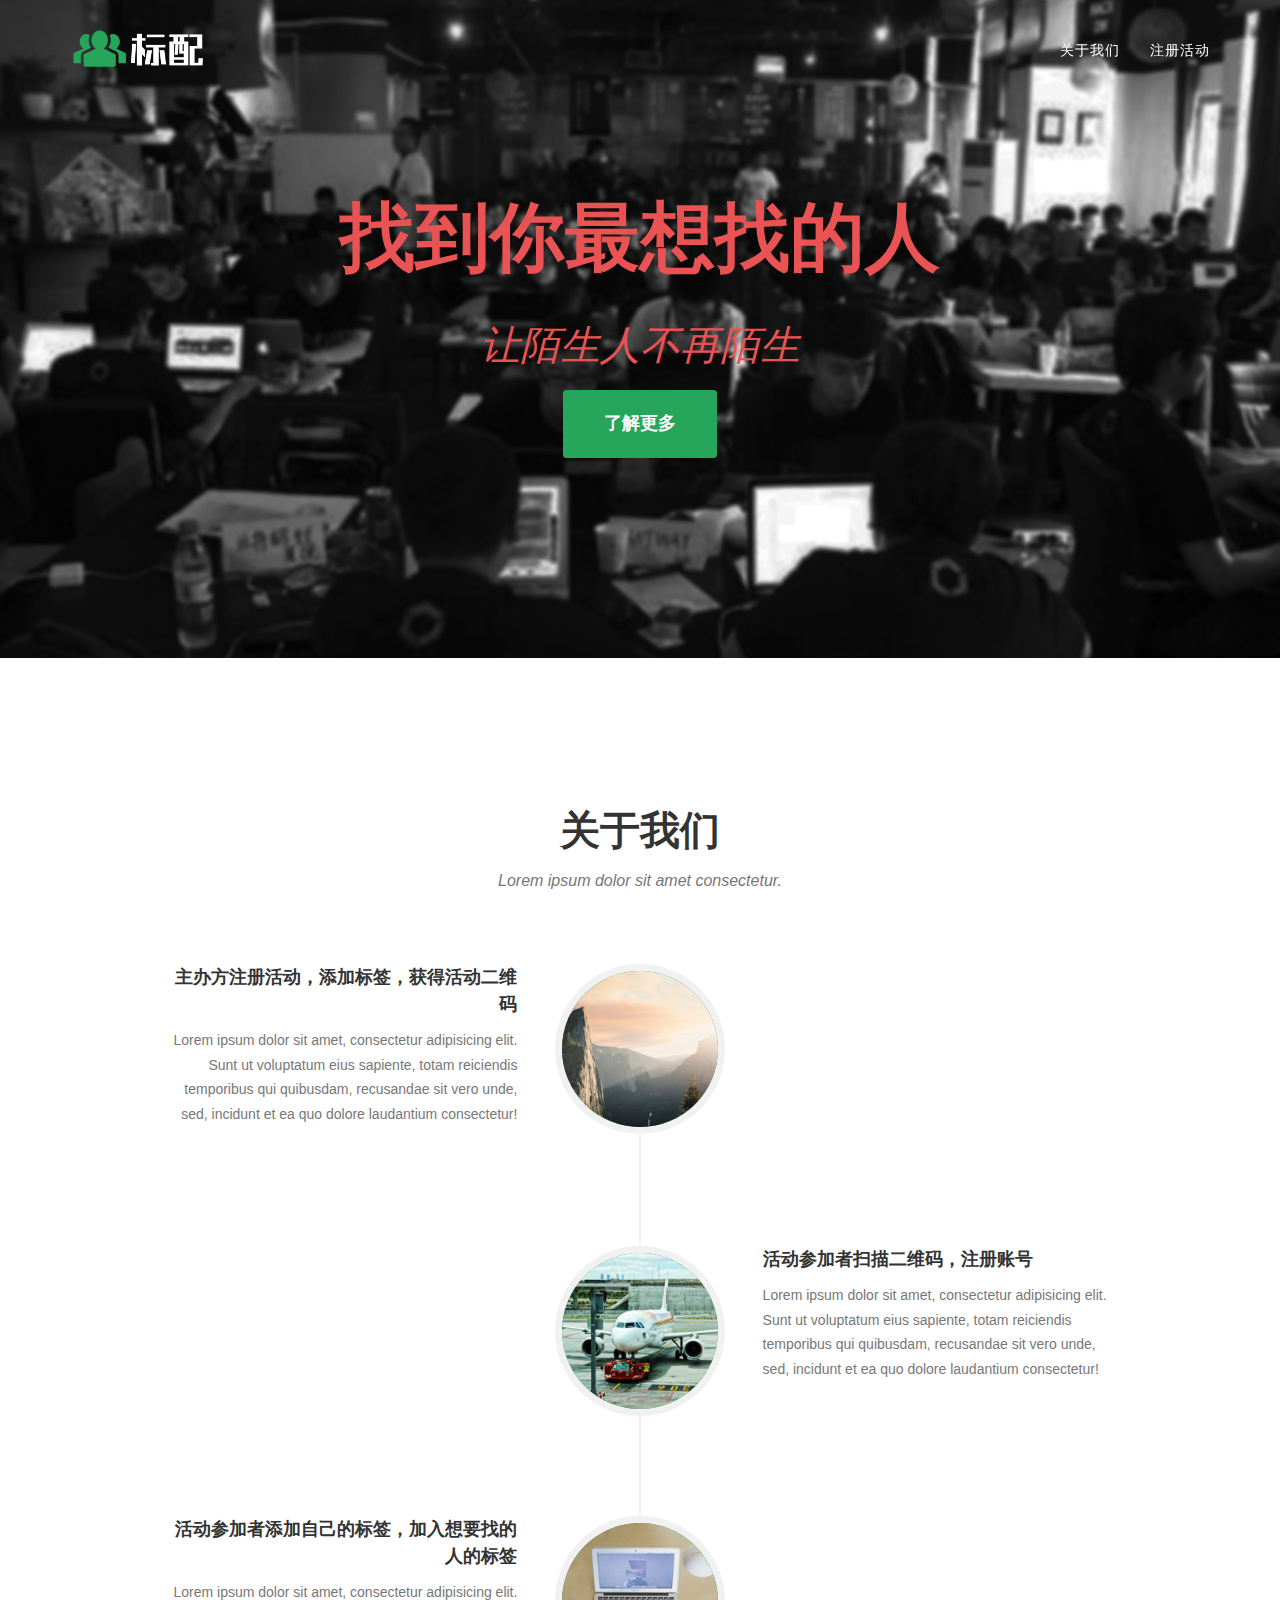
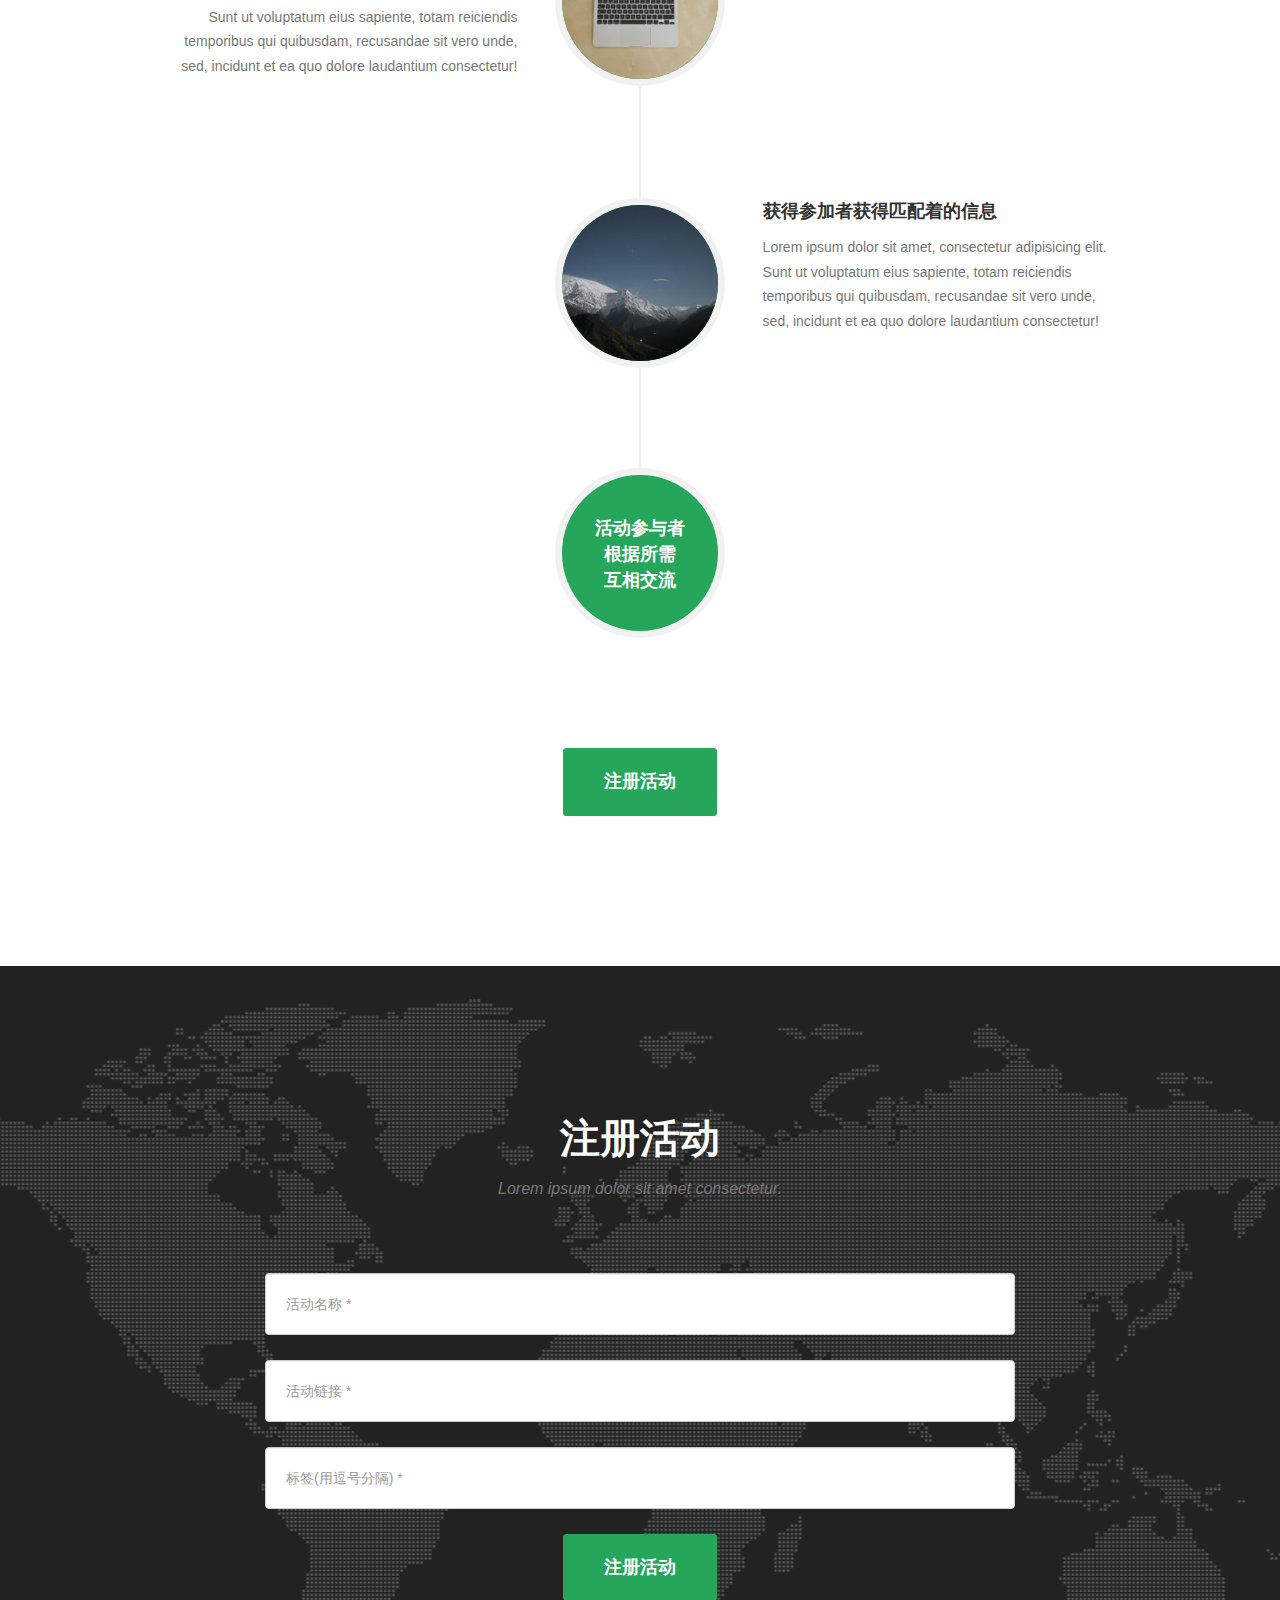
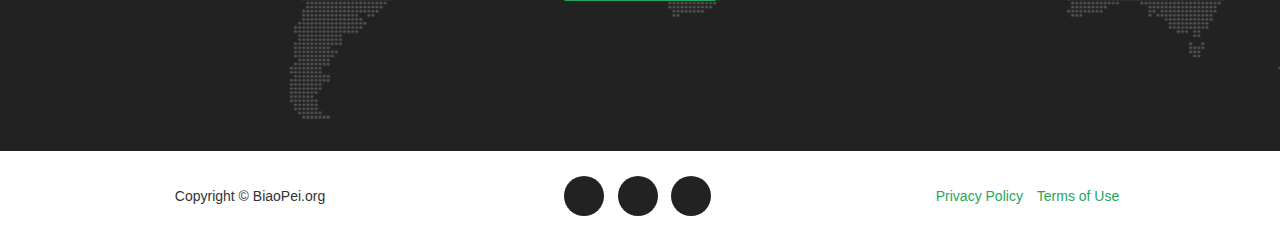
==== index.html @ aba6ec61 "first commit" ====
<!DOCTYPE html>
<html lang="en">

<head>

    <meta charset="utf-8">
    <meta http-equiv="X-UA-Compatible" content="IE=edge">
    <meta name="viewport" content="width=device-width, initial-scale=1">
    <meta name="description" content="">
    <meta name="author" content="">

    <title>标配</title>

    <!-- Bootstrap Core CSS -->
    <link href="css/bootstrap.min.css" rel="stylesheet">

    <!-- Custom CSS -->
    <link href="css/agency.css" rel="stylesheet">

    <!-- HTML5 Shim and Respond.js IE8 support of HTML5 elements and media queries -->
    <!-- WARNING: Respond.js doesn't work if you view the page via file:// -->
    <!--[if lt IE 9]>
        <script src="https://oss.maxcdn.com/libs/html5shiv/3.7.0/html5shiv.js"></script>
        <script src="https://oss.maxcdn.com/libs/respond.js/1.4.2/respond.min.js"></script>
    <![endif]-->

</head>

<body id="page-top" class="index">

    <!-- Navigation -->
    <nav class="navbar navbar-default navbar-fixed-top">
        <div class="container">
            <!-- Brand and toggle get grouped for better mobile display -->
            <div class="navbar-header page-scroll">
                <button type="button" class="navbar-toggle" data-toggle="collapse" data-target="#bs-example-navbar-collapse-1">
                    <span class="sr-only">Toggle navigation</span>
                    <span class="icon-bar"></span>
                    <span class="icon-bar"></span>
                    <span class="icon-bar"></span>
                </button>
                <a class="navbar-brand page-scroll" href="#page-top"><img src="img/logo-white.png" style="max-height: 40px; width: auto; margin-top: -11px" /></a>
            </div>

            <!-- Collect the nav links, forms, and other content for toggling -->
            <div class="collapse navbar-collapse" id="bs-example-navbar-collapse-1">
                <ul class="nav navbar-nav navbar-right">
                    <li class="hidden">
                        <a href="#page-top"></a>
                    </li>
                    <li>
                        <a class="page-scroll" href="#about">关于我们</a>
                    </li>
                    <li>
                        <a class="page-scroll" href="#contact">注册活动</a>
                    </li>
                </ul>
            </div>
            <!-- /.navbar-collapse -->
        </div>
        <!-- /.container-fluid -->
    </nav>

    <!-- Header -->
    <header>
        <div class="container">
            <div class="intro-text">
<!--                 <div class="text-center"; style="margin-bottom: 20px">
                    <img src="img/logo-white.png"/>
                </div> -->
                <div class="intro-heading">找到你最想找的人</div>
                <div class="intro-lead-in">让陌生人不再陌生</div>                
                <a href="#about" class="page-scroll btn btn-xl">了解更多</a>

            </div>
        </div>
    </header>

    <!-- About Section -->
    <section id="about">
        <div class="container">
            <div class="row">
                <div class="col-lg-12 text-center">
                    <h2 class="section-heading">关于我们</h2>
                    <h3 class="section-subheading text-muted">Lorem ipsum dolor sit amet consectetur.</h3>
                </div>
            </div>
            <div class="row">
                <div class="col-lg-12">
                    <ul class="timeline">
                        <li>
                            <div class="timeline-image">
                                <img class="img-circle img-responsive" src="img/about/1.jpg" alt="">
                            </div>
                            <div class="timeline-panel">
                                <div class="timeline-heading">
                                    <h4>主办方注册活动，添加标签，获得活动二维码</h4>
                                </div>
                                <div class="timeline-body">
                                    <p class="text-muted">Lorem ipsum dolor sit amet, consectetur adipisicing elit. Sunt ut voluptatum eius sapiente, totam reiciendis temporibus qui quibusdam, recusandae sit vero unde, sed, incidunt et ea quo dolore laudantium consectetur!</p>
                                </div>
                            </div>
                        </li>
                        <li class="timeline-inverted">
                            <div class="timeline-image">
                                <img class="img-circle img-responsive" src="img/about/2.jpg" alt="">
                            </div>
                            <div class="timeline-panel">
                                <div class="timeline-heading">
                                    <h4>活动参加者扫描二维码，注册账号</h4>
                                </div>
                                <div class="timeline-body">
                                    <p class="text-muted">Lorem ipsum dolor sit amet, consectetur adipisicing elit. Sunt ut voluptatum eius sapiente, totam reiciendis temporibus qui quibusdam, recusandae sit vero unde, sed, incidunt et ea quo dolore laudantium consectetur!</p>
                                </div>
                            </div>
                        </li>
                        <li>
                            <div class="timeline-image">
                                <img class="img-circle img-responsive" src="img/about/3.jpg" alt="">
                            </div>
                            <div class="timeline-panel">
                                <div class="timeline-heading">
                                    <h4>活动参加者添加自己的标签，加入想要找的人的标签</h4>
                                </div>
                                <div class="timeline-body">
                                    <p class="text-muted">Lorem ipsum dolor sit amet, consectetur adipisicing elit. Sunt ut voluptatum eius sapiente, totam reiciendis temporibus qui quibusdam, recusandae sit vero unde, sed, incidunt et ea quo dolore laudantium consectetur!</p>
                                </div>
                            </div>
                        </li>
                        <li class="timeline-inverted">
                            <div class="timeline-image">
                                <img class="img-circle img-responsive" src="img/about/4.jpg" alt="">
                            </div>
                            <div class="timeline-panel">
                                <div class="timeline-heading">
                                    <h4>获得参加者获得匹配着的信息</h4>
                                </div>
                                <div class="timeline-body">
                                    <p class="text-muted">Lorem ipsum dolor sit amet, consectetur adipisicing elit. Sunt ut voluptatum eius sapiente, totam reiciendis temporibus qui quibusdam, recusandae sit vero unde, sed, incidunt et ea quo dolore laudantium consectetur!</p>
                                </div>
                            </div>
                        </li>
                        <li class="timeline-inverted">
                            <div class="timeline-image">
                                <h4>活动参与者
                                    <br>根据所需
                                    <br>互相交流</h4>
                            </div>
                        </li>
                    </ul>
                </div>
            </div>
            <div class="row">
                <div class="col-lg-12 text-center" style="margin-top:100px">
                    <a href="#contact" class="page-scroll btn btn-xl">注册活动</a>
                </div>
            </div>            
        </div>
    </section>

 
    <!-- Contact Section -->
    <section id="contact">
        <div class="container">
            <div class="row">
                <div class="col-lg-12 text-center">
                    <h2 class="section-heading">注册活动</h2>
                    <h3 class="section-subheading text-muted">Lorem ipsum dolor sit amet consectetur.</h3>
                </div>
            </div>
            <div class="row">
                <div class="col-lg-12">
                    <form name="sentMessage" id="contactForm" novalidate>
                        <div class="row">
                            <div class="col-md-8 col-md-offset-2">
                                <div class="form-group">
                                    <input type="text" class="form-control" placeholder="活动名称 *" id="name" required data-validation-required-message="请输入活动名称">
                                    <p class="help-block text-danger"></p>
                                </div>
                                <div class="form-group">
                                    <input type="email" class="form-control" placeholder="活动链接 *" id="link" required data-validation-required-message="请输入活动链接">
                                    <p class="help-block text-danger"></p>
                                </div>
                                <div class="form-group">
                                    <input type="tel" class="form-control" placeholder="标签(用逗号分隔) *" id="tags" required data-validation-required-message="请输入活动的标签(用逗号分隔)">
                                    <p class="help-block text-danger"></p>
                                </div>
                            </div>
                            <div class="clearfix"></div>
                            <div class="col-lg-12 text-center">
                                <div id="success"></div>
                                <button type="submit" class="btn btn-xl">注册活动</button>
                            </div>
                        </div>
                    </form>
                </div>
            </div>
        </div>
    </section>

    <footer>
        <div class="container">
            <div class="row">
                <div class="col-md-4">
                    <span class="copyright">Copyright &copy; BiaoPei.org</span>
                </div>
                <div class="col-md-4">
                    <ul class="list-inline social-buttons">
                        <li><a href="#"><i class="fa fa-twitter"></i></a>
                        </li>
                        <li><a href="#"><i class="fa fa-facebook"></i></a>
                        </li>
                        <li><a href="#"><i class="fa fa-linkedin"></i></a>
                        </li>
                    </ul>
                </div>
                <div class="col-md-4">
                    <ul class="list-inline quicklinks">
                        <li><a href="#">Privacy Policy</a>
                        </li>
                        <li><a href="#">Terms of Use</a>
                        </li>
                    </ul>
                </div>
            </div>
        </div>
    </footer>


    <!-- jQuery -->
    <script src="js/jquery.js"></script>

    <!-- Bootstrap Core JavaScript -->
    <script src="js/bootstrap.min.js"></script>

    <!-- Plugin JavaScript -->
    <script src="js/jquery.easing.min.js"></script>
    <script src="js/classie.js"></script>
    <script src="js/cbpAnimatedHeader.js"></script>

    <!-- Contact Form JavaScript -->
    <script src="js/jqBootstrapValidation.js"></script>
    <script src="js/contact_me.js"></script>

    <!-- Custom Theme JavaScript -->
    <script src="js/agency.js"></script>

</body>

</html>
---- css/agency.css ----
/*!
 * Start Bootstrap - Agency Bootstrap Theme (http://startbootstrap.com)
 * Code licensed under the Apache License v2.0.
 * For details, see http://www.apache.org/licenses/LICENSE-2.0.
 */

body {
    overflow-x: hidden;
    font-family: "Arial","Heiti SC","Microsoft Yahei",simsun,sans-serif;
}

.text-muted {
    color: #777;
}

.text-primary {
    color: #26A65B;
}

p {
    font-size: 14px;
    line-height: 1.75;
}

p.large {
    font-size: 16px;
}

a,
a:hover,
a:focus,
a:active,
a.active {
    outline: 0;
}

a {
    color: #26A65B;
}

a:hover,
a:focus,
a:active,
a.active {
    color: #fec503;
}

h1,
h2,
h3,
h4,
h5,
h6 {
    text-transform: uppercase;
    font-family: inherit;
    font-weight: 700;
}

.img-centered {
    margin: 0 auto;
}

.bg-light-gray {
    background-color: #f7f7f7;
}

.bg-darkest-gray {
    background-color: #222;
}

.btn-primary {
    border-color: #26A65B;
    text-transform: uppercase;
    font-family: inherit;
    font-weight: 700;
    color: #fff;
    background-color: #26A65B;
}

.btn-primary:hover,
.btn-primary:focus,
.btn-primary:active,
.btn-primary.active,
.open .dropdown-toggle.btn-primary {
    border-color: #f6bf01;
    color: #fff;
    background-color: #fec503;
}

.btn-primary:active,
.btn-primary.active,
.open .dropdown-toggle.btn-primary {
    background-image: none;
}

.btn-primary.disabled,
.btn-primary[disabled],
fieldset[disabled] .btn-primary,
.btn-primary.disabled:hover,
.btn-primary[disabled]:hover,
fieldset[disabled] .btn-primary:hover,
.btn-primary.disabled:focus,
.btn-primary[disabled]:focus,
fieldset[disabled] .btn-primary:focus,
.btn-primary.disabled:active,
.btn-primary[disabled]:active,
fieldset[disabled] .btn-primary:active,
.btn-primary.disabled.active,
.btn-primary[disabled].active,
fieldset[disabled] .btn-primary.active {
    border-color: #26A65B;
    background-color: #26A65B;
}

.btn-primary .badge {
    color: #26A65B;
    background-color: #fff;
}

.btn-xl {
    padding: 20px 40px;
    border-color: #26A65B;
    border-radius: 3px;
    text-transform: uppercase;
    font-family: inherit;
    font-size: 18px;
    font-weight: 700;
    color: #fff;
    background-color: #26A65B;
}

.btn-xl:hover,
.btn-xl:focus,
.btn-xl:active,
.btn-xl.active,
.open .dropdown-toggle.btn-xl {
    border-color: #f6bf01;
    color: #fff;
    background-color: #fec503;
}

.btn-xl:active,
.btn-xl.active,
.open .dropdown-toggle.btn-xl {
    background-image: none;
}

.btn-xl.disabled,
.btn-xl[disabled],
fieldset[disabled] .btn-xl,
.btn-xl.disabled:hover,
.btn-xl[disabled]:hover,
fieldset[disabled] .btn-xl:hover,
.btn-xl.disabled:focus,
.btn-xl[disabled]:focus,
fieldset[disabled] .btn-xl:focus,
.btn-xl.disabled:active,
.btn-xl[disabled]:active,
fieldset[disabled] .btn-xl:active,
.btn-xl.disabled.active,
.btn-xl[disabled].active,
fieldset[disabled] .btn-xl.active {
    border-color: #26A65B;
    background-color: #26A65B;
}

.btn-xl .badge {
    color: #26A65B;
    background-color: #fff;
}

.navbar-default {
    border-color: transparent;
    background-color: #222;
}

.navbar-default .navbar-brand {
    font-family: inherit;
    color: #26A65B;
}

.navbar-default .navbar-brand:hover,
.navbar-default .navbar-brand:focus,
.navbar-default .navbar-brand:active,
.navbar-default .navbar-brand.active {
    color: #fec503;
}

.navbar-default .navbar-collapse {
    border-color: rgba(255,255,255,.02);
}

.navbar-default .navbar-toggle {
    border-color: #26A65B;
    background-color: #26A65B;
}

.navbar-default .navbar-toggle .icon-bar {
    background-color: #fff;
}

.navbar-default .navbar-toggle:hover,
.navbar-default .navbar-toggle:focus {
    background-color: #26A65B;
}

.navbar-default .nav li a {
    text-transform: uppercase;
    /*font-family: Montserrat,"Helvetica Neue",Helvetica,Arial,sans-serif;*/
    font-weight: 400;
    letter-spacing: 1px;
    color: #fff;
}

.navbar-default .nav li a:hover,
.navbar-default .nav li a:focus {
    outline: 0;
    color: #26A65B;
}

.navbar-default .navbar-nav>.active>a {
    border-radius: 0;
    color: #fff;
    background-color: #26A65B;
}

.navbar-default .navbar-nav>.active>a:hover,
.navbar-default .navbar-nav>.active>a:focus {
    color: #fff;
    background-color: #fec503;
}

@media(min-width:768px) {
    .navbar-default {
        padding: 25px 0;
        border: 0;
        background-color: transparent;
        -webkit-transition: padding .3s;
        -moz-transition: padding .3s;
        transition: padding .3s;
    }

    .navbar-default .navbar-brand {
        font-size: 2em;
        -webkit-transition: all .3s;
        -moz-transition: all .3s;
        transition: all .3s;
    }

    .navbar-default .navbar-nav>.active>a {
        border-radius: 3px;
    }

    .navbar-default.navbar-shrink {
        padding: 10px 0;
        background-color: #222;
    }

    .navbar-default.navbar-shrink .navbar-brand {
        font-size: 1.5em;
    }
}

header {
    text-align: center;
    color: #EA5353;
    background-attachment: scroll;
    background-image: url(../img/header-bg.jpg);
    background-position: center center;
    background-repeat: none;
    -webkit-background-size: cover;
    -moz-background-size: cover;
    background-size: cover;
    -o-background-size: cover;
}

header .intro-text {
    padding-top: 100px;
    padding-bottom: 50px;
}

header .intro-text .intro-lead-in {
    margin-bottom: 25px;
    /*font-family: "Droid Serif","Helvetica Neue",Helvetica,Arial,sans-serif;*/
    font-size: 22px;
    font-style: italic;
    line-height: 22px;
}

header .intro-text .intro-heading {
    margin-bottom: 25px;
    text-transform: uppercase;
    /*font-fam*/ily: Montserrat,"Helvetica Neue",Helvetica,Arial,sans-serif;
    font-size: 50px;
    font-weight: 700;
    line-height: 50px;
}

@media(min-width:768px) {
    header .intro-text {
        padding-top: 200px;
        padding-bottom: 200px;
    }

    header .intro-text .intro-lead-in {
        margin-bottom: 25px;
        /*font-fam*/ily: "Droid Serif","Helvetica Neue",Helvetica,Arial,sans-serif;
        font-size: 40px;
        font-style: italic;
        line-height: 40px;
    }

    header .intro-text .intro-heading {
        margin-bottom: 50px;
        text-transform: uppercase;
        /*font-fam*/ily: Montserrat,"Helvetica Neue",Helvetica,Arial,sans-serif;
        font-size: 75px;
        font-weight: 700;
        line-height: 75px;
    }
}

section {
    padding: 100px 0;
}

section h2.section-heading {
    margin-top: 0;
    margin-bottom: 15px;
    font-size: 40px;
}

section h3.section-subheading {
    margin-bottom: 75px;
    text-transform: none;
    /*font-fam*/ily: "Droid Serif","Helvetica Neue",Helvetica,Arial,sans-serif;
    font-size: 16px;
    font-style: italic;
    font-weight: 400;
}

@media(min-width:768px) {
    section {
        padding: 150px 0;
    }
}

.service-heading {
    margin: 15px 0;
    text-transform: none;
}

#portfolio .portfolio-item {
    right: 0;
    margin: 0 0 15px;
}

#portfolio .portfolio-item .portfolio-link {
    display: block;
    position: relative;
    margin: 0 auto;
    max-width: 400px;
}

#portfolio .portfolio-item .portfolio-link .portfolio-hover {
    position: absolute;
    width: 100%;
    height: 100%;
    opacity: 0;
    background: rgba(254,209,54,.9);
    -webkit-transition: all ease .5s;
    -moz-transition: all ease .5s;
    transition: all ease .5s;
}

#portfolio .portfolio-item .portfolio-link .portfolio-hover:hover {
    opacity: 1;
}

#portfolio .portfolio-item .portfolio-link .portfolio-hover .portfolio-hover-content {
    position: absolute;
    top: 50%;
    width: 100%;
    height: 20px;
    margin-top: -12px;
    text-align: center;
    font-size: 20px;
    color: #fff;
}

#portfolio .portfolio-item .portfolio-link .portfolio-hover .portfolio-hover-content i {
    margin-top: -12px;
}

#portfolio .portfolio-item .portfolio-link .portfolio-hover .portfolio-hover-content h3,
#portfolio .portfolio-item .portfolio-link .portfolio-hover .portfolio-hover-content h4 {
    margin: 0;
}

#portfolio .portfolio-item .portfolio-caption {
    margin: 0 auto;
    padding: 25px;
    max-width: 400px;
    text-align: center;
    background-color: #fff;
}

#portfolio .portfolio-item .portfolio-caption h4 {
    margin: 0;
    text-transform: none;
}

#portfolio .portfolio-item .portfolio-caption p {
    margin: 0;
    /*font-fam*/ily: "Droid Serif","Helvetica Neue",Helvetica,Arial,sans-serif;
    font-size: 16px;
    font-style: italic;
}

#portfolio * {
    z-index: 2;
}

@media(min-width:767px) {
    #portfolio .portfolio-item {
        margin: 0 0 30px;
    }
}

.timeline {
    position: relative;
    padding: 0;
    list-style: none;
}

.timeline:before {
    content: "";
    position: absolute;
    top: 0;
    bottom: 0;
    left: 40px;
    width: 2px;
    margin-left: -1.5px;
    background-color: #f1f1f1;
}

.timeline>li {
    position: relative;
    margin-bottom: 50px;
    min-height: 50px;
}

.timeline>li:before,
.timeline>li:after {
    content: " ";
    display: table;
}

.timeline>li:after {
    clear: both;
}

.timeline>li .timeline-panel {
    float: right;
    position: relative;
    width: 100%;
    padding: 0 20px 0 100px;
    text-align: left;
}

.timeline>li .timeline-panel:before {
    right: auto;
    left: -15px;
    border-right-width: 15px;
    border-left-width: 0;
}

.timeline>li .timeline-panel:after {
    right: auto;
    left: -14px;
    border-right-width: 14px;
    border-left-width: 0;
}

.timeline>li .timeline-image {
    z-index: 100;
    position: absolute;
    left: 0;
    width: 80px;
    height: 80px;
    margin-left: 0;
    border: 7px solid #f1f1f1;
    border-radius: 100%;
    text-align: center;
    color: #fff;
    background-color: #26A65B;
}

.timeline>li .timeline-image h4 {
    margin-top: 12px;
    font-size: 10px;
    line-height: 14px;
}

.timeline>li.timeline-inverted>.timeline-panel {
    float: right;
    padding: 0 20px 0 100px;
    text-align: left;
}

.timeline>li.timeline-inverted>.timeline-panel:before {
    right: auto;
    left: -15px;
    border-right-width: 15px;
    border-left-width: 0;
}

.timeline>li.timeline-inverted>.timeline-panel:after {
    right: auto;
    left: -14px;
    border-right-width: 14px;
    border-left-width: 0;
}

.timeline>li:last-child {
    margin-bottom: 0;
}

.timeline .timeline-heading h4 {
    margin-top: 0;
    color: inherit;
    line-height: 1.5em;
}

.timeline .timeline-heading h4.subheading {
    text-transform: none;
}

.timeline .timeline-body>p,
.timeline .timeline-body>ul {
    margin-bottom: 0;
}

@media(min-width:768px) {
    .timeline:before {
        left: 50%;
    }

    .timeline>li {
        margin-bottom: 100px;
        min-height: 100px;
    }

    .timeline>li .timeline-panel {
        float: left;
        width: 41%;
        padding: 0 20px 20px 30px;
        text-align: right;
    }

    .timeline>li .timeline-image {
        left: 50%;
        width: 100px;
        height: 100px;
        margin-left: -50px;
    }

    .timeline>li .timeline-image h4 {
        margin-top: 16px;
        font-size: 13px;
        line-height: 18px;
    }

    .timeline>li.timeline-inverted>.timeline-panel {
        float: right;
        padding: 0 30px 20px 20px;
        text-align: left;
    }
}

@media(min-width:992px) {
    .timeline>li {
        min-height: 150px;
    }

    .timeline>li .timeline-panel {
        padding: 0 20px 20px;
    }

    .timeline>li .timeline-image {
        width: 150px;
        height: 150px;
        margin-left: -75px;
    }

    .timeline>li .timeline-image h4 {
        margin-top: 30px;
        font-size: 18px;
        line-height: 26px;
    }

    .timeline>li.timeline-inverted>.timeline-panel {
        padding: 0 20px 20px;
    }
}

@media(min-width:1200px) {
    .timeline>li {
        min-height: 170px;
    }

    .timeline>li .timeline-panel {
        padding: 0 20px 20px 100px;
    }

    .timeline>li .timeline-image {
        width: 170px;
        height: 170px;
        margin-left: -85px;
    }

    .timeline>li .timeline-image h4 {
        margin-top: 40px;
    }

    .timeline>li.timeline-inverted>.timeline-panel {
        padding: 0 100px 20px 20px;
    }
}

.team-member {
    margin-bottom: 50px;
    text-align: center;
}

.team-member img {
    margin: 0 auto;
    border: 7px solid #fff;
}

.team-member h4 {
    margin-top: 25px;
    margin-bottom: 0;
    text-transform: none;
}

.team-member p {
    margin-top: 0;
}

aside.clients img {
    margin: 50px auto;
}

section#contact {
    background-color: #222;
    background-image: url(../img/map-image.png);
    background-position: center;
    background-repeat: no-repeat;
}

section#contact .section-heading {
    color: #fff;
}

section#contact .form-group {
    margin-bottom: 25px;
}

section#contact .form-group input,
section#contact .form-group textarea {
    padding: 20px;
}

section#contact .form-group input.form-control {
    height: auto;
}

section#contact .form-group textarea.form-control {
    height: 236px;
}

section#contact .form-control:focus {
    border-color: #26A65B;
    box-shadow: none;
}

section#contact::-webkit-input-placeholder {
    text-transform: uppercase;
    /*font-family: Montserrat,"Helvetica Neue",Helvetica,Arial,sans-serif;*/
    font-weight: 700;
    color: #bbb;
}

section#contact:-moz-placeholder {
    text-transform: uppercase;
    /*font-fam*/ily: Montserrat,"Helvetica Neue",Helvetica,Arial,sans-serif;
    font-weight: 700;
    color: #bbb;
}

section#contact::-moz-placeholder {
    text-transform: uppercase;
    /*font-family: Montserrat,"Helvetica Neue",Helvetica,Arial,sans-serif;*/
    font-weight: 700;
    color: #bbb;
}

section#contact:-ms-input-placeholder {
    text-transform: uppercase;
    /*font-fam*/ily: Montserrat,"Helvetica Neue",Helvetica,Arial,sans-serif;
    font-weight: 700;
    color: #bbb;
}

section#contact .text-danger {
    color: #e74c3c;
}

footer {
    padding: 25px 0;
    text-align: center;
}

footer span.copyright {
    text-transform: uppercase;
    text-transform: none;
    /*font-fam*/ily: Montserrat,"Helvetica Neue",Helvetica,Arial,sans-serif;
    line-height: 40px;
}

footer ul.quicklinks {
    margin-bottom: 0;
    text-transform: uppercase;
    text-transform: none;
    /*font-family: Montserrat,"Helvetica Neue",Helvetica,Arial,sans-serif;*/
    line-height: 40px;
}

ul.social-buttons {
    margin-bottom: 0;
}

ul.social-buttons li a {
    display: block;
    width: 40px;
    height: 40px;
    border-radius: 100%;
    font-size: 20px;
    line-height: 40px;
    outline: 0;
    color: #fff;
    background-color: #222;
    -webkit-transition: all .3s;
    -moz-transition: all .3s;
    transition: all .3s;
}

ul.social-buttons li a:hover,
ul.social-buttons li a:focus,
ul.social-buttons li a:active {
    background-color: #26A65B;
}

.btn:focus,
.btn:active,
.btn.active,
.btn:active:focus {
    outline: 0;
}

.portfolio-modal .modal-content {
    padding: 100px 0;
    min-height: 100%;
    border: 0;
    border-radius: 0;
    text-align: center;
    background-clip: border-box;
    -webkit-box-shadow: none;
    box-shadow: none;
}

.portfolio-modal .modal-content h2 {
    margin-bottom: 15px;
    font-size: 3em;
}

.portfolio-modal .modal-content p {
    margin-bottom: 30px;
}

.portfolio-modal .modal-content p.item-intro {
    margin: 20px 0 30px;
    /*font-fam*/ily: "Droid Serif","Helvetica Neue",Helvetica,Arial,sans-serif;
    font-size: 16px;
    font-style: italic;
}

.portfolio-modal .modal-content ul.list-inline {
    margin-top: 0;
    margin-bottom: 30px;
}

.portfolio-modal .modal-content img {
    margin-bottom: 30px;
}

.portfolio-modal .close-modal {
    position: absolute;
    top: 25px;
    right: 25px;
    width: 75px;
    height: 75px;
    background-color: transparent;
    cursor: pointer;
}

.portfolio-modal .close-modal:hover {
    opacity: .3;
}

.portfolio-modal .close-modal .lr {
    z-index: 1051;
    width: 1px;
    height: 75px;
    margin-left: 35px;
    background-color: #222;
    -webkit-transform: rotate(45deg);
    -ms-transform: rotate(45deg);
    transform: rotate(45deg);
}

.portfolio-modal .close-modal .lr .rl {
    z-index: 1052;
    width: 1px;
    height: 75px;
    background-color: #222;
    -webkit-transform: rotate(90deg);
    -ms-transform: rotate(90deg);
    transform: rotate(90deg);
}

.portfolio-modal .modal-backdrop {
    display: none;
    opacity: 0;
}

::-moz-selection {
    text-shadow: none;
    background: #26A65B;
}

::selection {
    text-shadow: none;
    background: #26A65B;
}

img::selection {
    background: 0 0;
}

img::-moz-selection {
    background: 0 0;
}

body {
    webkit-tap-highlight-color: #26A65B;
}
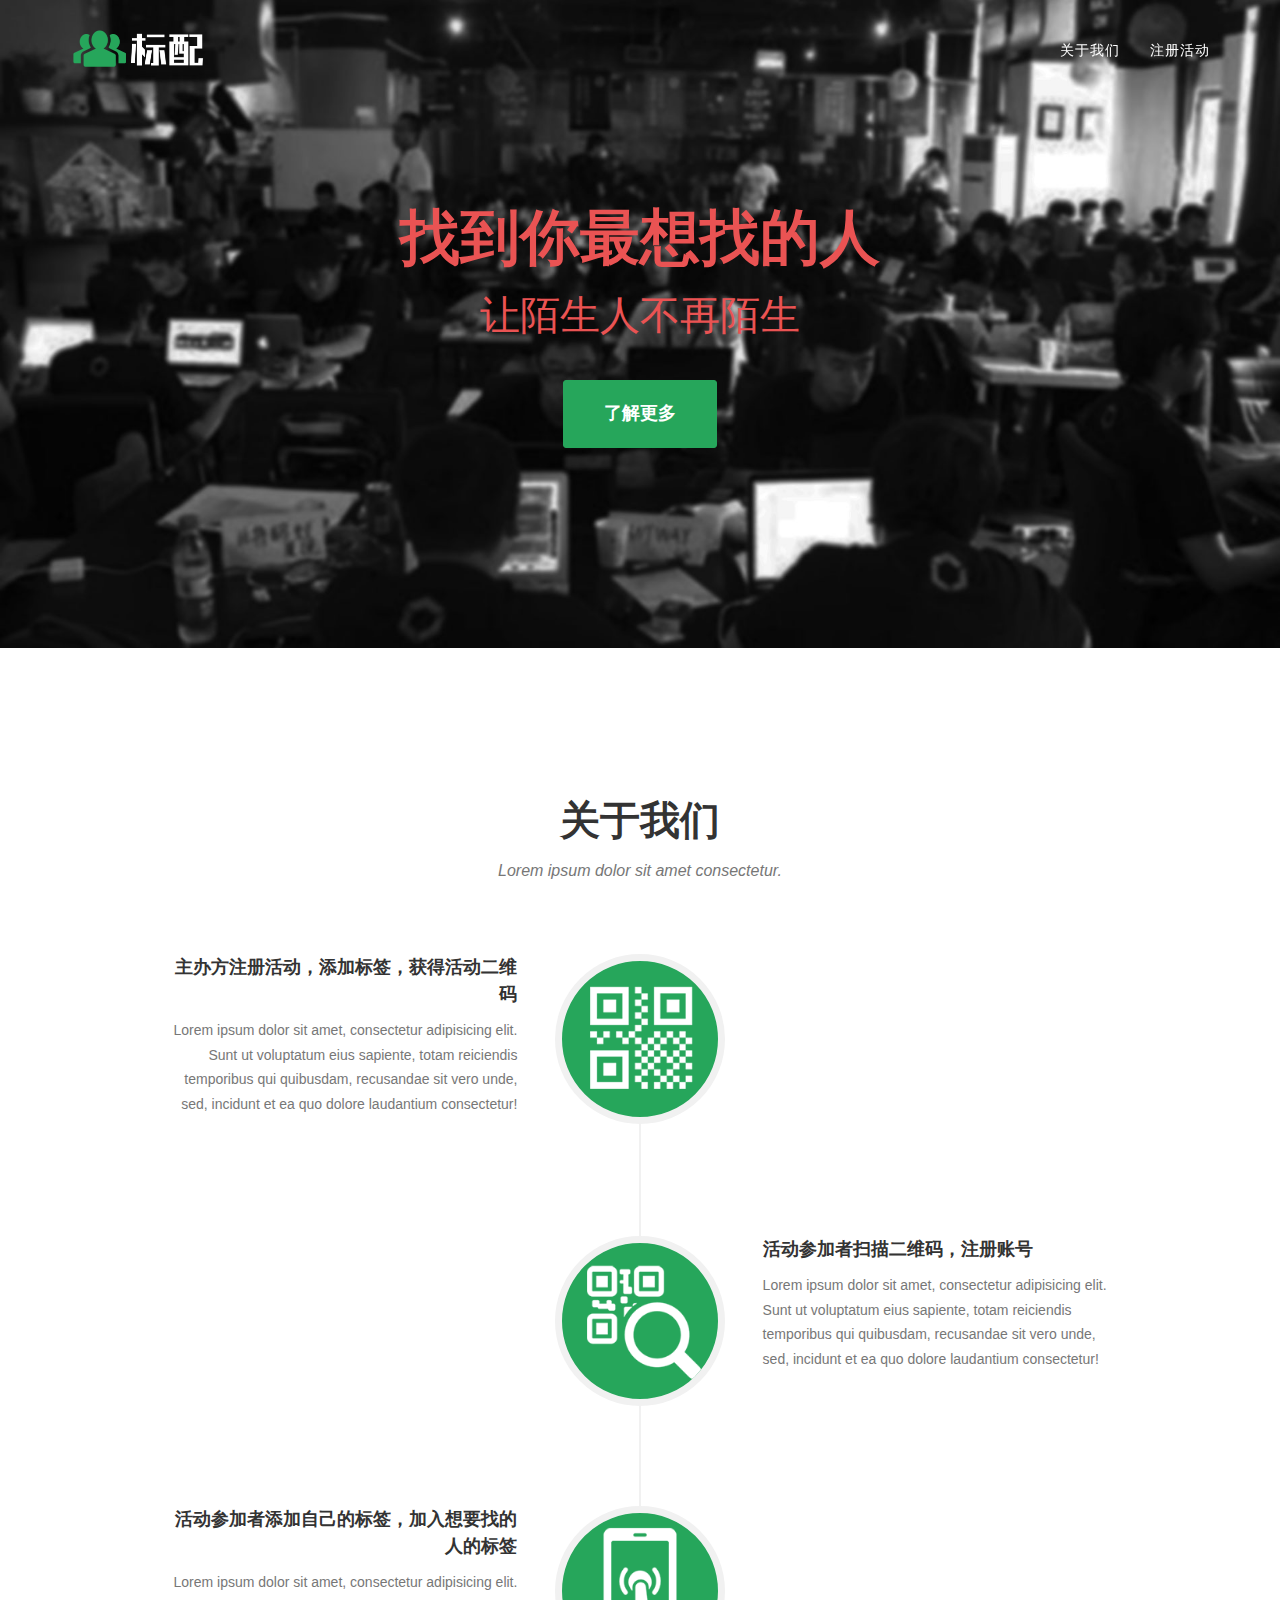
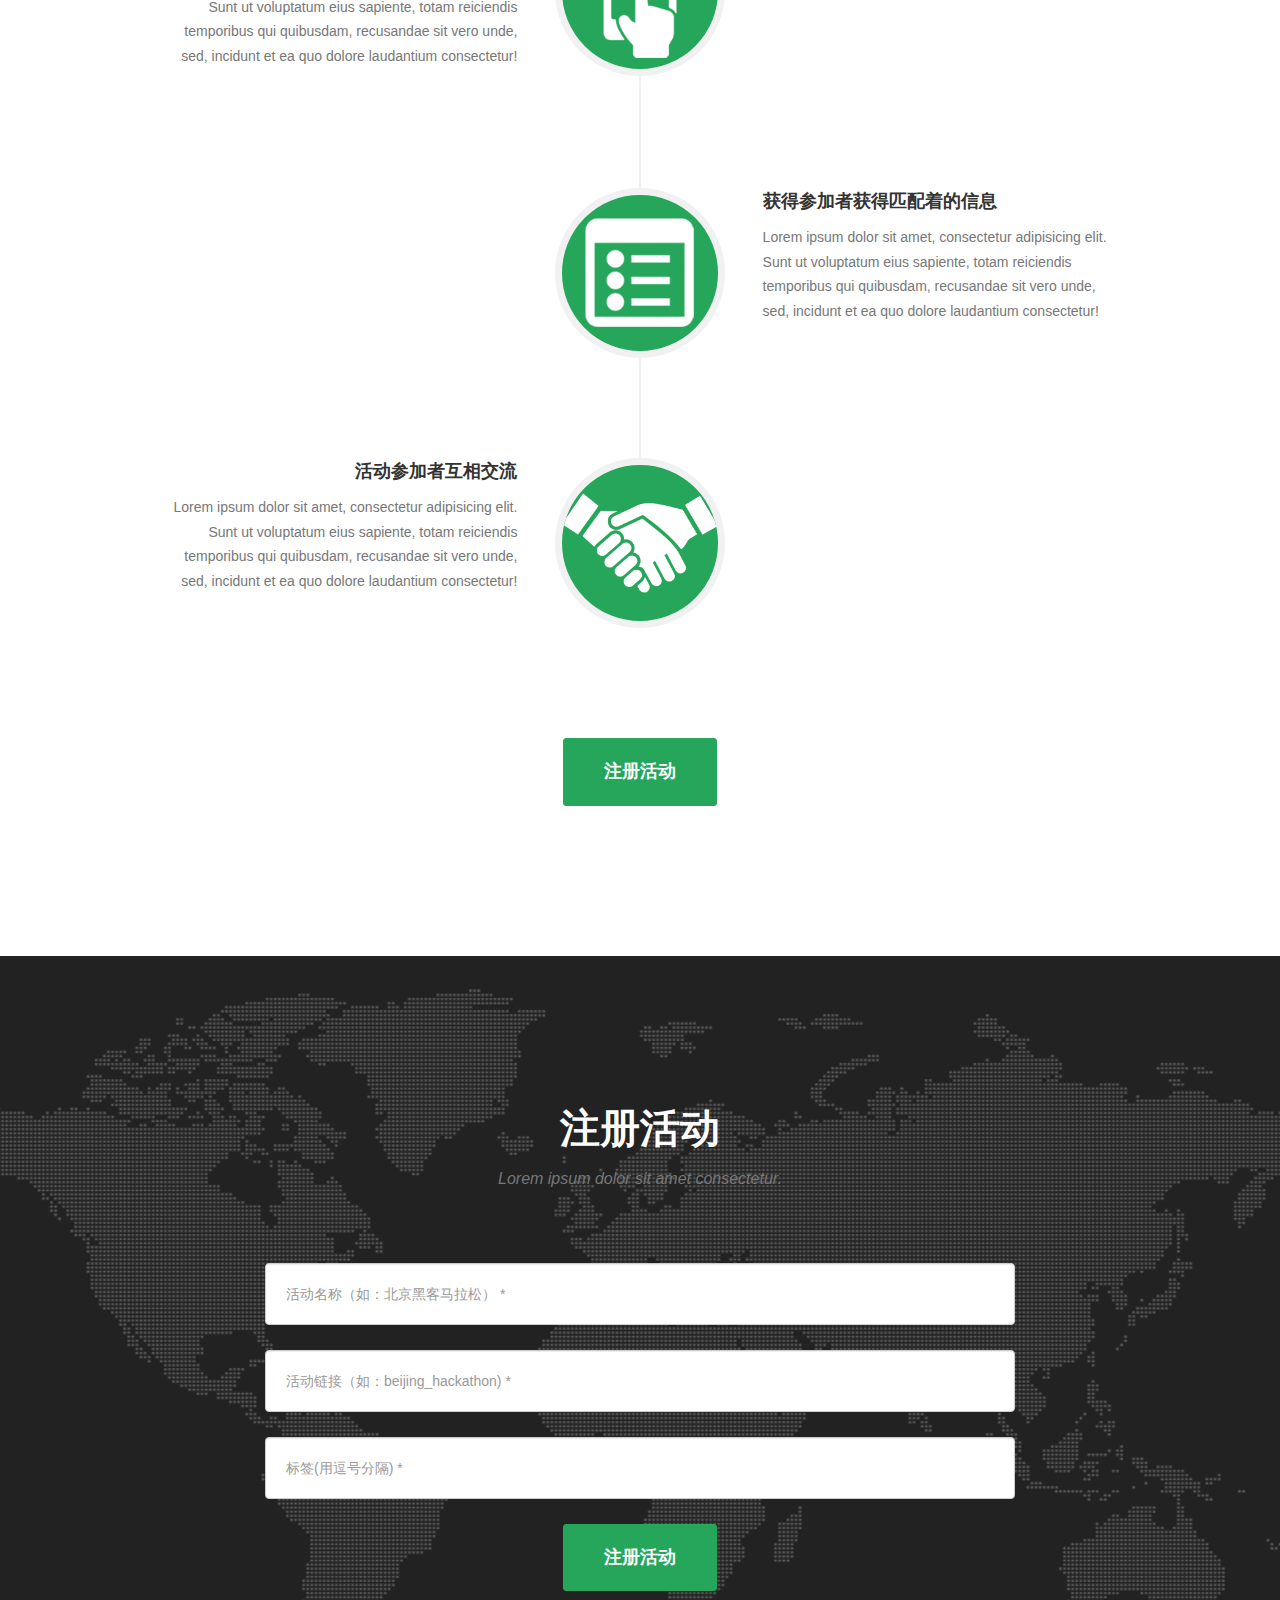
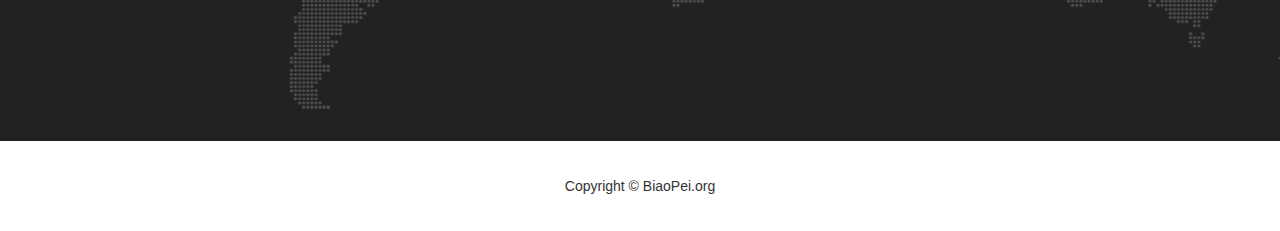
==== commit 6a31dee2: "more stuff" ====
--- a/index.html
+++ b/index.html
@@ -90,7 +90,7 @@
                     <ul class="timeline">
                         <li>
                             <div class="timeline-image">
-                                <img class="img-circle img-responsive" src="img/about/1.jpg" alt="">
+                                <img class="img-circle img-responsive" src="img/about/qr_code.png" alt="">
                             </div>
                             <div class="timeline-panel">
                                 <div class="timeline-heading">
@@ -103,7 +103,7 @@
                         </li>
                         <li class="timeline-inverted">
                             <div class="timeline-image">
-                                <img class="img-circle img-responsive" src="img/about/2.jpg" alt="">
+                                <img class="img-circle img-responsive" src="img/about/scan_qr_code_white.png" alt="">
                             </div>
                             <div class="timeline-panel">
                                 <div class="timeline-heading">
@@ -116,7 +116,7 @@
                         </li>
                         <li>
                             <div class="timeline-image">
-                                <img class="img-circle img-responsive" src="img/about/3.jpg" alt="">
+                                <img class="img-circle img-responsive" src="img/about/phone.png" alt="">
                             </div>
                             <div class="timeline-panel">
                                 <div class="timeline-heading">
@@ -129,7 +129,7 @@
                         </li>
                         <li class="timeline-inverted">
                             <div class="timeline-image">
-                                <img class="img-circle img-responsive" src="img/about/4.jpg" alt="">
+                                <img class="img-circle img-responsive" src="img/about/list.png" alt="">
                             </div>
                             <div class="timeline-panel">
                                 <div class="timeline-heading">
@@ -140,12 +140,18 @@
                                 </div>
                             </div>
                         </li>
-                        <li class="timeline-inverted">
-                            <div class="timeline-image">
-                                <h4>活动参与者
-                                    <br>根据所需
-                                    <br>互相交流</h4>
-                            </div>
+                        <li class="timeline">
+                            <div class="timeline-image">
+                                <img class="img-circle img-responsive" src="img/about/meet.png" alt="">
+                            </div>
+                            <div class="timeline-panel">
+                                <div class="timeline-heading">
+                                    <h4>活动参加者互相交流</h4>
+                                </div>
+                                <div class="timeline-body">
+                                    <p class="text-muted">Lorem ipsum dolor sit amet, consectetur adipisicing elit. Sunt ut voluptatum eius sapiente, totam reiciendis temporibus qui quibusdam, recusandae sit vero unde, sed, incidunt et ea quo dolore laudantium consectetur!</p>
+                                </div>
+                            </div>                            
                         </li>
                     </ul>
                 </div>
@@ -174,11 +180,11 @@
                         <div class="row">
                             <div class="col-md-8 col-md-offset-2">
                                 <div class="form-group">
-                                    <input type="text" class="form-control" placeholder="活动名称 *" id="name" required data-validation-required-message="请输入活动名称">
+                                    <input type="text" class="form-control" placeholder="活动名称（如：北京黑客马拉松） *" id="name" required data-validation-required-message="请输入活动名称">
                                     <p class="help-block text-danger"></p>
                                 </div>
                                 <div class="form-group">
-                                    <input type="email" class="form-control" placeholder="活动链接 *" id="link" required data-validation-required-message="请输入活动链接">
+                                    <input type="email" class="form-control" placeholder="活动链接（如：beijing_hackathon) *" id="link" required data-validation-required-message="请输入活动链接">
                                     <p class="help-block text-danger"></p>
                                 </div>
                                 <div class="form-group">
@@ -189,7 +195,7 @@
                             <div class="clearfix"></div>
                             <div class="col-lg-12 text-center">
                                 <div id="success"></div>
-                                <button type="submit" class="btn btn-xl">注册活动</button>
+                                <a href="event_registration_success.html" class="btn btn-xl">注册活动</a>
                             </div>
                         </div>
                     </form>
@@ -201,26 +207,8 @@
     <footer>
         <div class="container">
             <div class="row">
-                <div class="col-md-4">
+                <div class="col-md-8 col-md-offset-2">
                     <span class="copyright">Copyright &copy; BiaoPei.org</span>
-                </div>
-                <div class="col-md-4">
-                    <ul class="list-inline social-buttons">
-                        <li><a href="#"><i class="fa fa-twitter"></i></a>
-                        </li>
-                        <li><a href="#"><i class="fa fa-facebook"></i></a>
-                        </li>
-                        <li><a href="#"><i class="fa fa-linkedin"></i></a>
-                        </li>
-                    </ul>
-                </div>
-                <div class="col-md-4">
-                    <ul class="list-inline quicklinks">
-                        <li><a href="#">Privacy Policy</a>
-                        </li>
-                        <li><a href="#">Terms of Use</a>
-                        </li>
-                    </ul>
                 </div>
             </div>
         </div>
--- a/css/agency.css
+++ b/css/agency.css
@@ -303,18 +303,16 @@
     }
 
     header .intro-text .intro-lead-in {
-        margin-bottom: 25px;
-        /*font-fam*/ily: "Droid Serif","Helvetica Neue",Helvetica,Arial,sans-serif;
+        margin-bottom: 45px;
         font-size: 40px;
-        font-style: italic;
+        font-style: normal;
         line-height: 40px;
     }
 
     header .intro-text .intro-heading {
-        margin-bottom: 50px;
+        margin-bottom: 20px;
         text-transform: uppercase;
-        /*font-fam*/ily: Montserrat,"Helvetica Neue",Helvetica,Arial,sans-serif;
-        font-size: 75px;
+        font-size: 60px;
         font-weight: 700;
         line-height: 75px;
     }
@@ -333,7 +331,6 @@
 section h3.section-subheading {
     margin-bottom: 75px;
     text-transform: none;
-    /*font-fam*/ily: "Droid Serif","Helvetica Neue",Helvetica,Arial,sans-serif;
     font-size: 16px;
     font-style: italic;
     font-weight: 400;
@@ -412,7 +409,6 @@
 
 #portfolio .portfolio-item .portfolio-caption p {
     margin: 0;
-    /*font-fam*/ily: "Droid Serif","Helvetica Neue",Helvetica,Arial,sans-serif;
     font-size: 16px;
     font-style: italic;
 }
@@ -687,28 +683,24 @@
 
 section#contact::-webkit-input-placeholder {
     text-transform: uppercase;
-    /*font-family: Montserrat,"Helvetica Neue",Helvetica,Arial,sans-serif;*/
     font-weight: 700;
     color: #bbb;
 }
 
 section#contact:-moz-placeholder {
     text-transform: uppercase;
-    /*font-fam*/ily: Montserrat,"Helvetica Neue",Helvetica,Arial,sans-serif;
     font-weight: 700;
     color: #bbb;
 }
 
 section#contact::-moz-placeholder {
     text-transform: uppercase;
-    /*font-family: Montserrat,"Helvetica Neue",Helvetica,Arial,sans-serif;*/
     font-weight: 700;
     color: #bbb;
 }
 
 section#contact:-ms-input-placeholder {
     text-transform: uppercase;
-    /*font-fam*/ily: Montserrat,"Helvetica Neue",Helvetica,Arial,sans-serif;
     font-weight: 700;
     color: #bbb;
 }
@@ -725,7 +717,6 @@
 footer span.copyright {
     text-transform: uppercase;
     text-transform: none;
-    /*font-fam*/ily: Montserrat,"Helvetica Neue",Helvetica,Arial,sans-serif;
     line-height: 40px;
 }
 
@@ -733,7 +724,6 @@
     margin-bottom: 0;
     text-transform: uppercase;
     text-transform: none;
-    /*font-family: Montserrat,"Helvetica Neue",Helvetica,Arial,sans-serif;*/
     line-height: 40px;
 }
 
@@ -791,7 +781,6 @@
 
 .portfolio-modal .modal-content p.item-intro {
     margin: 20px 0 30px;
-    /*font-fam*/ily: "Droid Serif","Helvetica Neue",Helvetica,Arial,sans-serif;
     font-size: 16px;
     font-style: italic;
 }
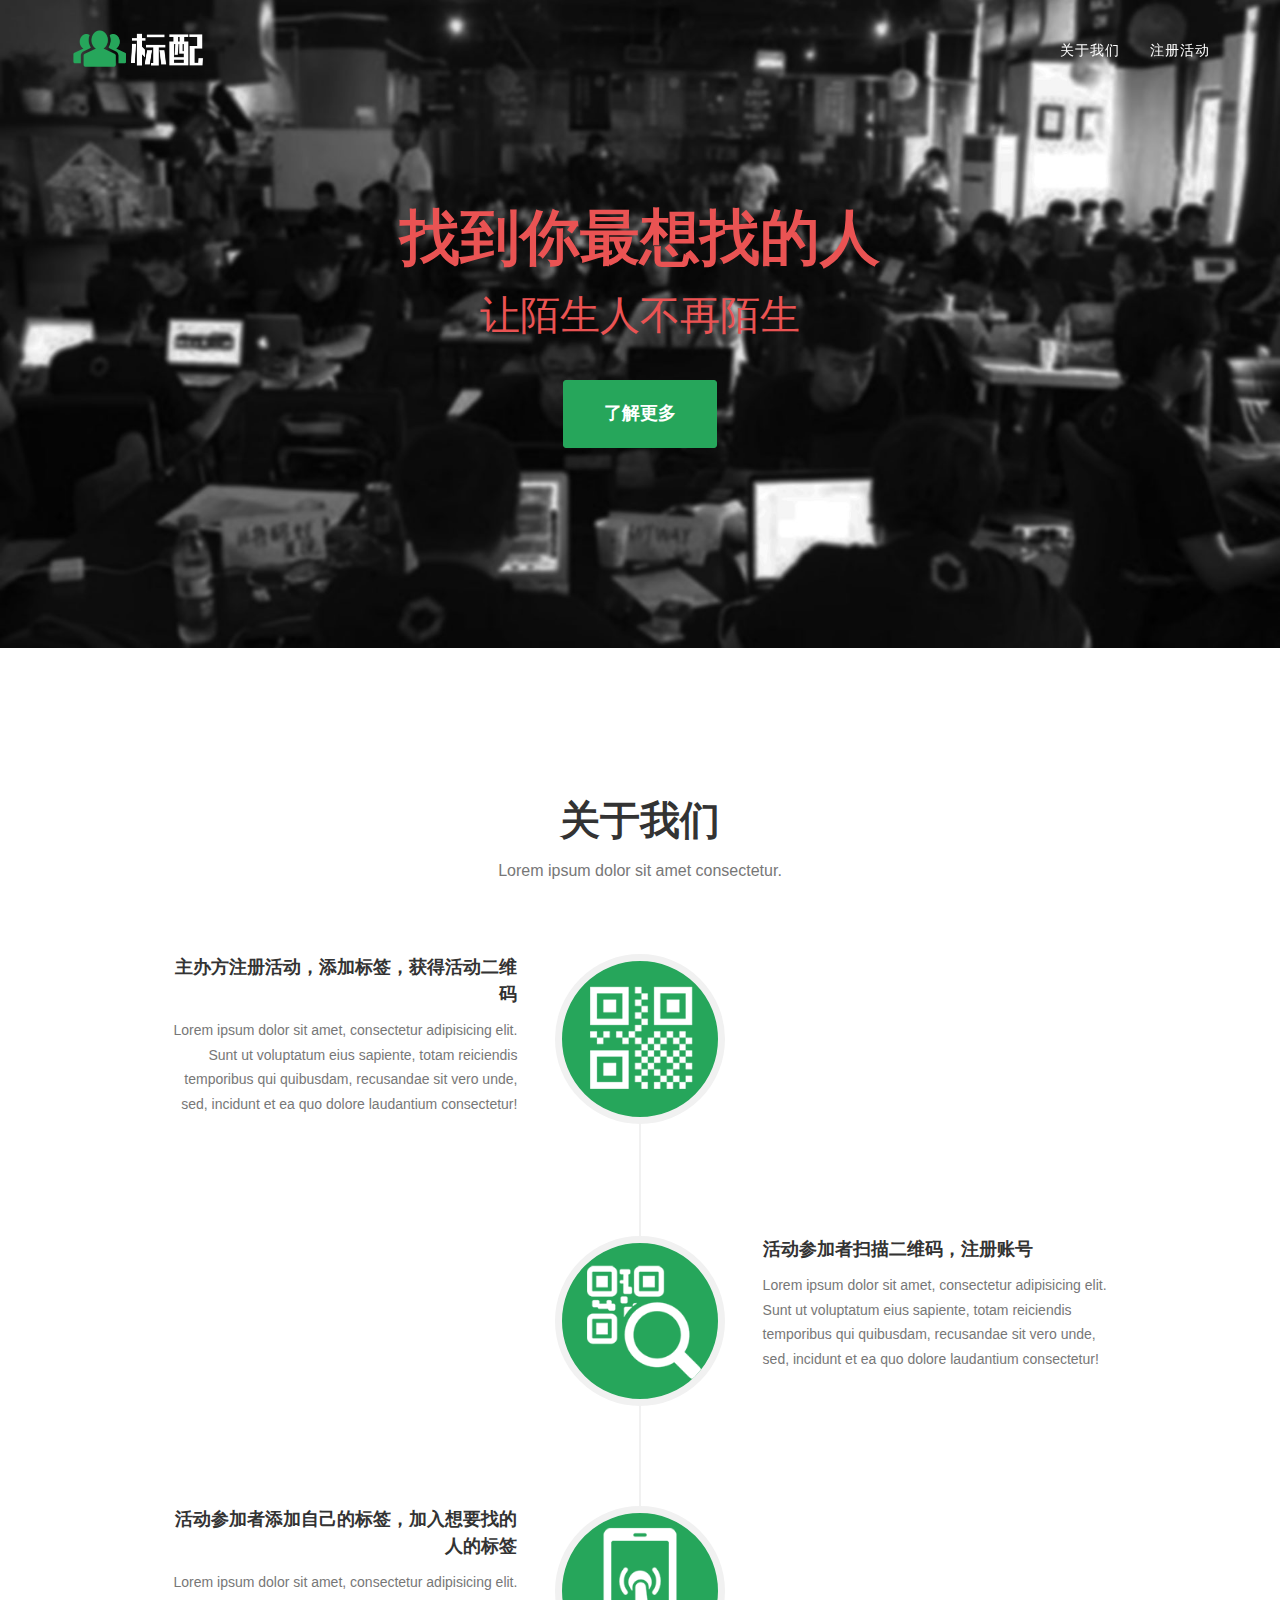
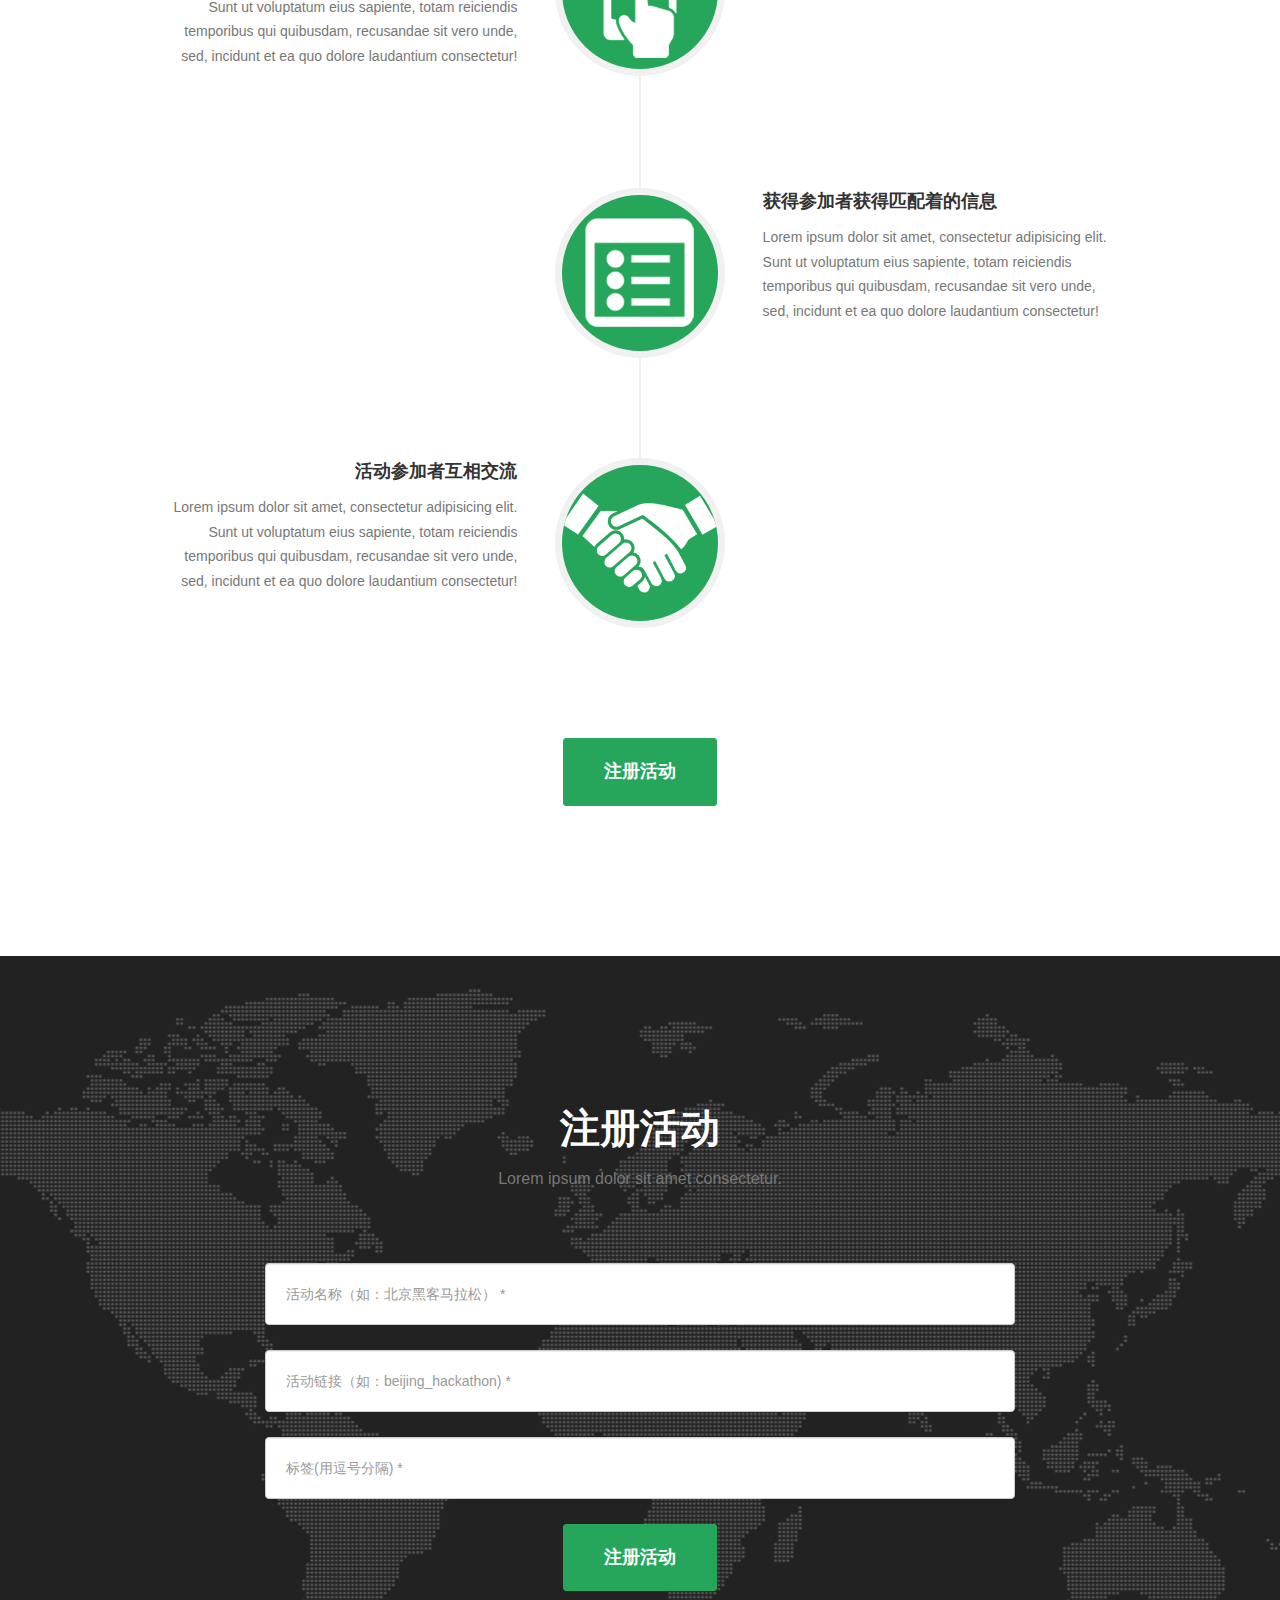
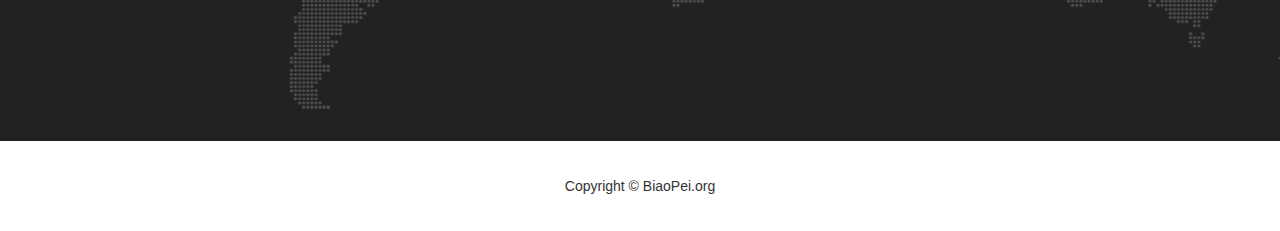
==== commit 38328954: "more stuff" ====
--- a/index.html
+++ b/index.html
@@ -39,7 +39,7 @@
                     <span class="icon-bar"></span>
                     <span class="icon-bar"></span>
                 </button>
-                <a class="navbar-brand page-scroll" href="#page-top"><img src="img/logo-white.png" style="max-height: 40px; width: auto; margin-top: -11px" /></a>
+                <a class="navbar-brand page-scroll" href="#page-top"><img class="header-logo" src="img/logo-white.png" /></a>
             </div>
 
             <!-- Collect the nav links, forms, and other content for toggling -->
--- a/css/agency.css
+++ b/css/agency.css
@@ -230,6 +230,10 @@
     background-color: #fec503;
 }
 
+img.header-logo {
+    max-height: 40px; width: auto; margin-top: -11px
+}
+
 @media(min-width:768px) {
     .navbar-default {
         padding: 25px 0;
@@ -322,6 +326,10 @@
     padding: 100px 0;
 }
 
+section.info_section {
+    padding: 100px 0;
+}
+
 section h2.section-heading {
     margin-top: 0;
     margin-bottom: 15px;
@@ -332,8 +340,20 @@
     margin-bottom: 75px;
     text-transform: none;
     font-size: 16px;
-    font-style: italic;
+    /*font-style: italic;*/
     font-weight: 400;
+}
+
+.registration_summary {
+    text-align: left;
+    margin: 50px auto;
+    max-width: 100%;
+    width: 410px;
+    background: #EDEDED;
+    padding: 25px;    
+}
+.registration_summary div, .registration_summary p {
+    margin: 10px;
 }
 
 @media(min-width:768px) {
